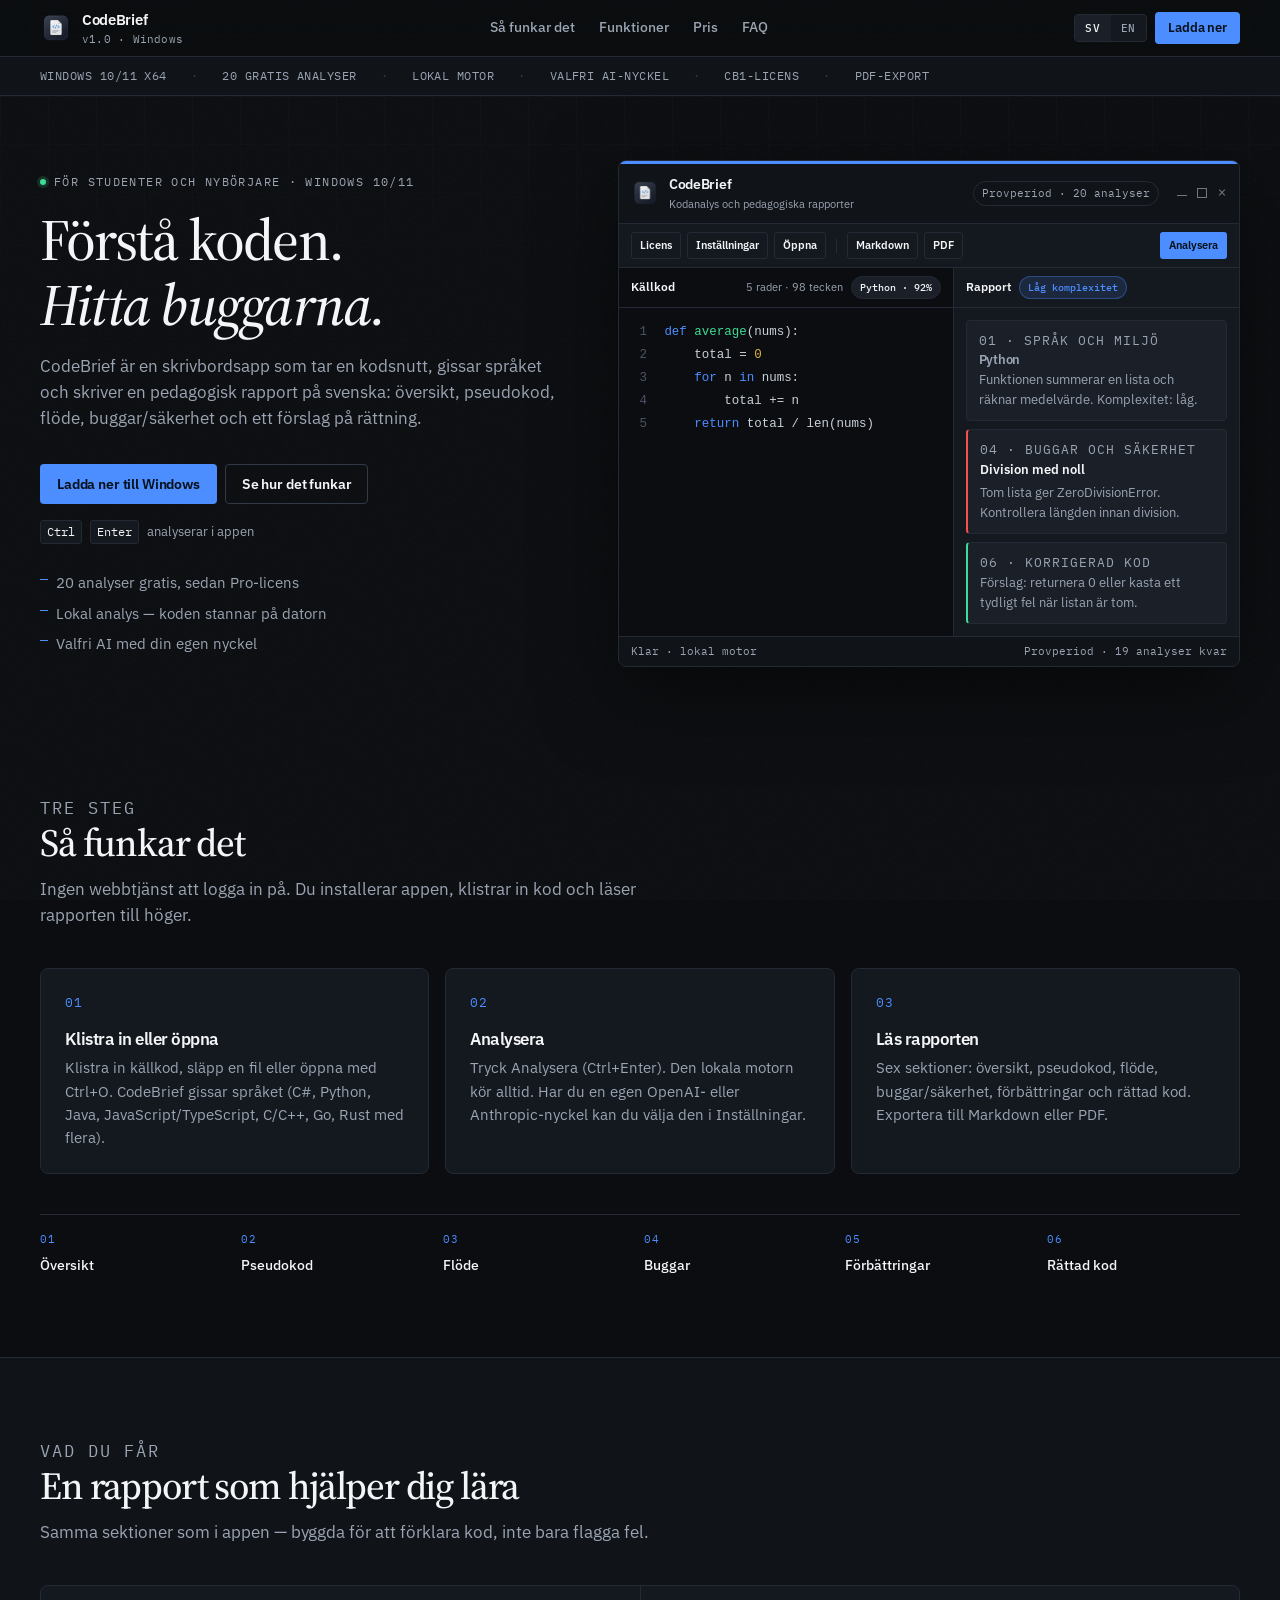
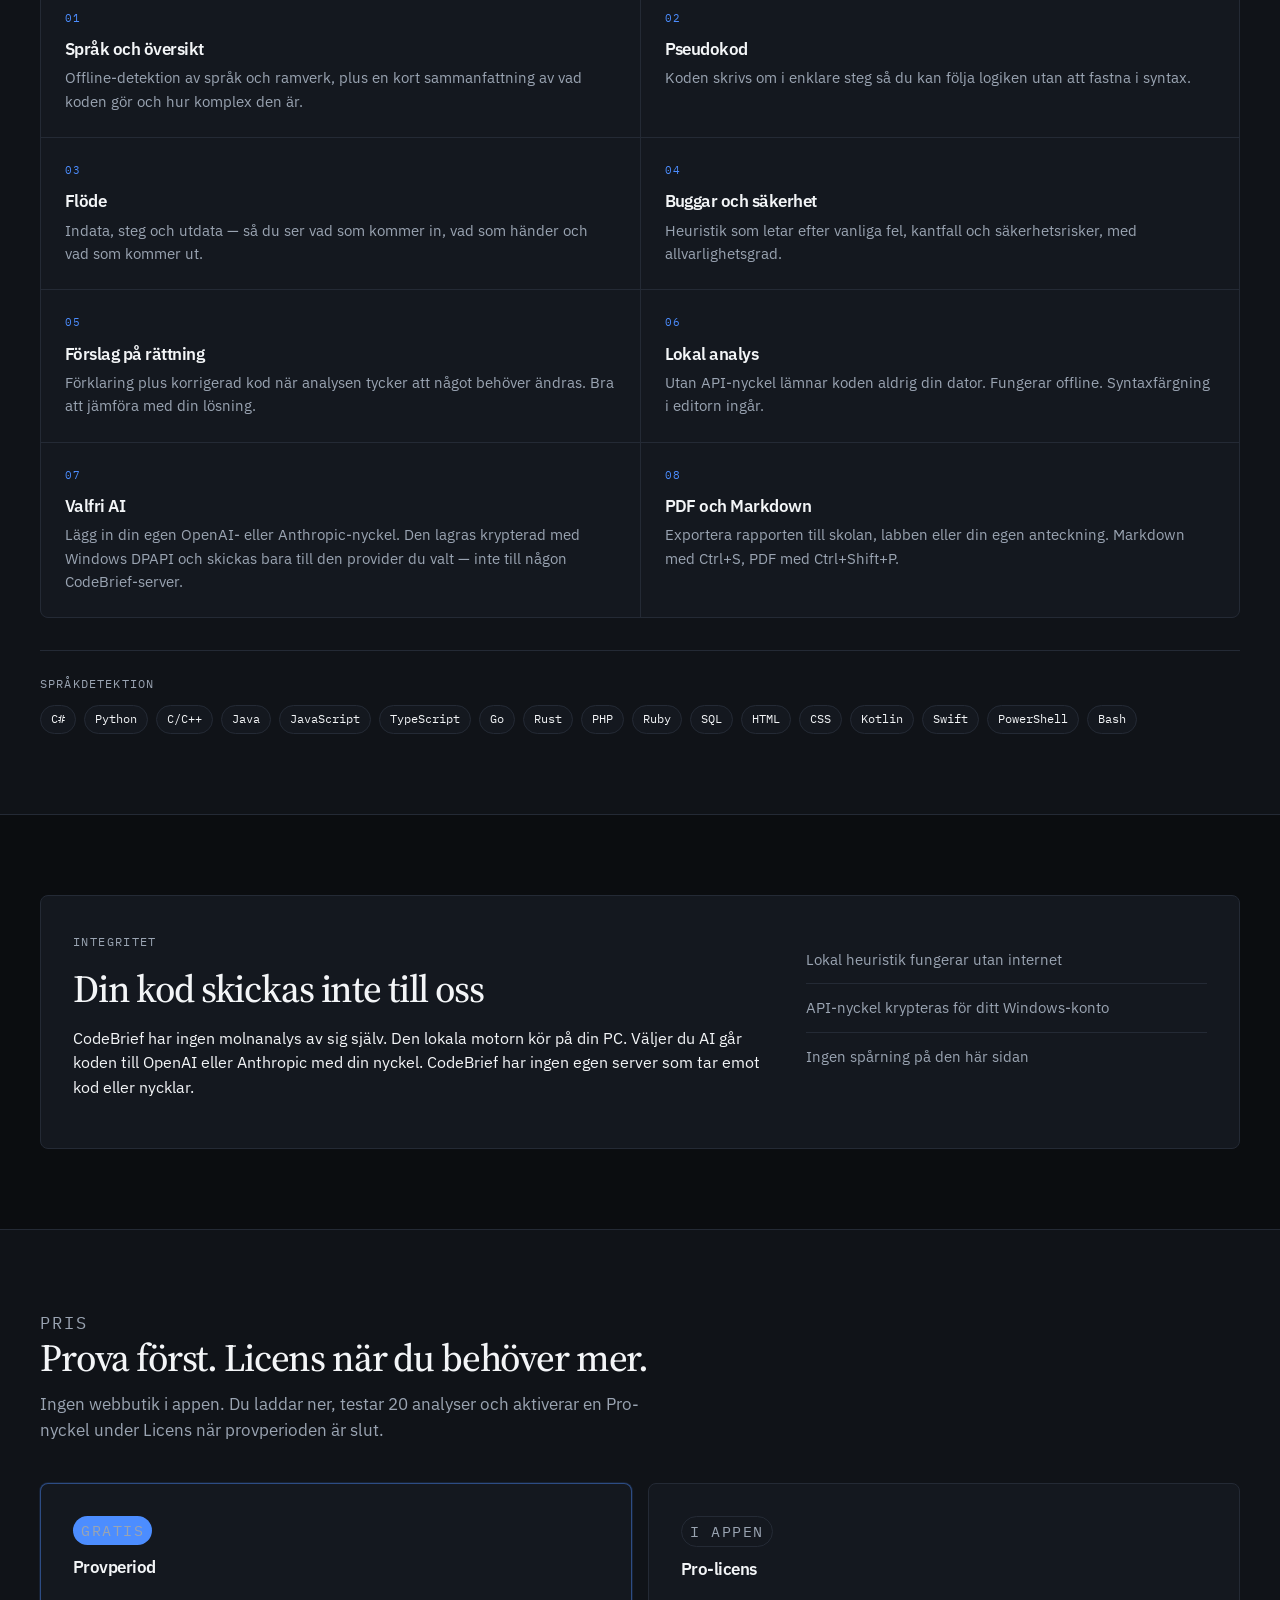
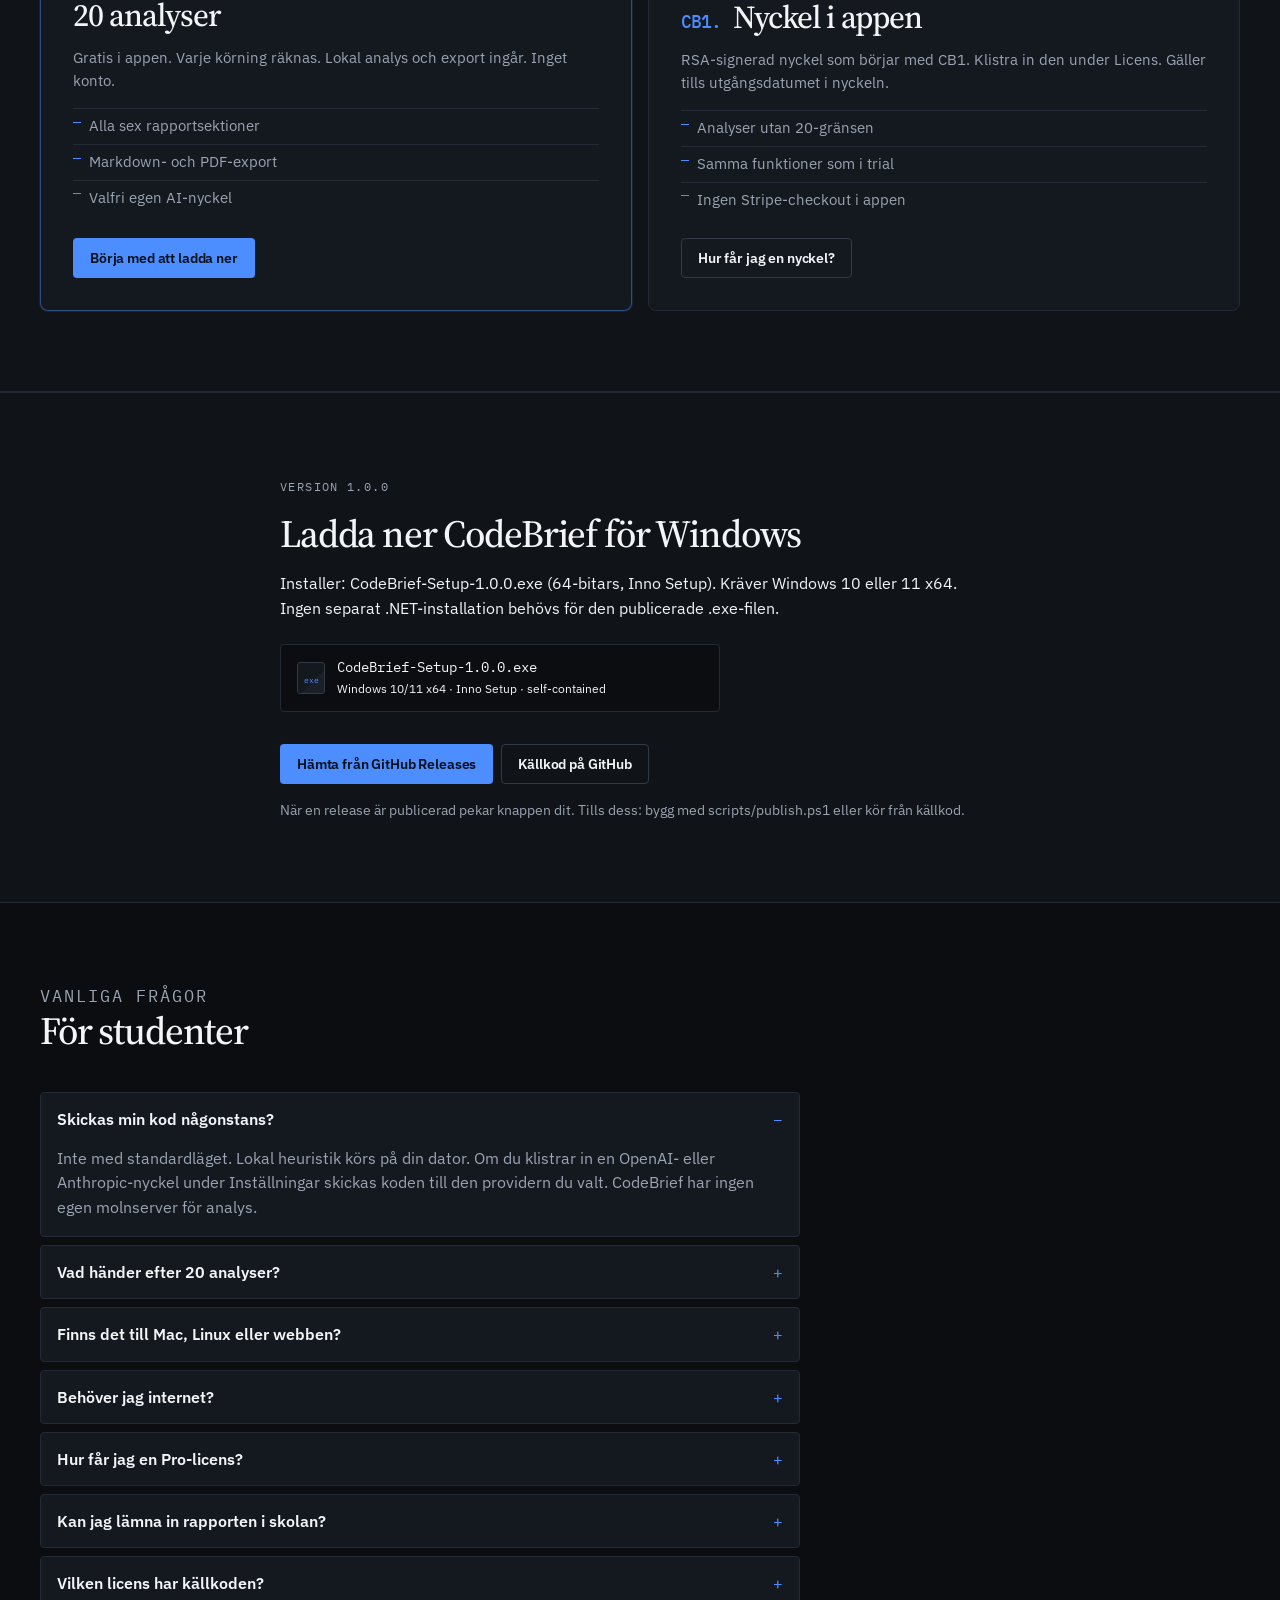
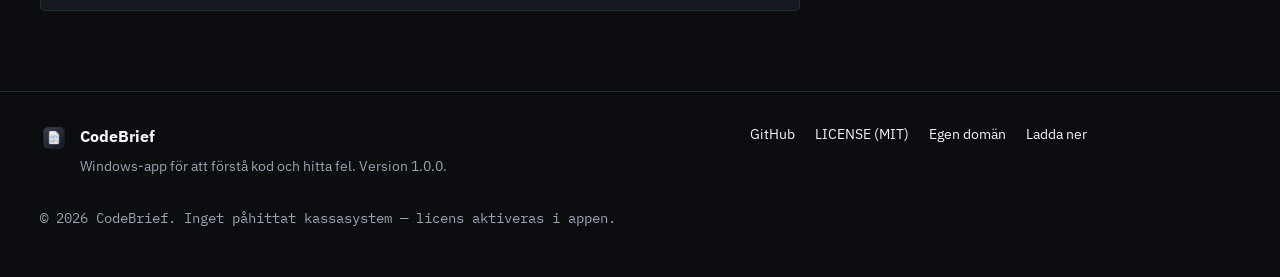
==== docs/index.html @ 24b72e32 "Add landing page and a tighter dark UI for GitHub Pages. The site in docs/ can be published from mai" ====
<!DOCTYPE html>
<html lang="sv">
<head>
  <meta charset="utf-8">
  <meta name="viewport" content="width=device-width, initial-scale=1">
  <title>CodeBrief — Förstå kod och hitta buggar</title>
  <meta name="description" content="CodeBrief är en Windows-app för studenter. Klistra in kod, få översikt, pseudokod, flöde och buggar/säkerhet. Lokal analys, 20 gratis analyser.">
  <meta name="theme-color" content="#0B0D10">
  <link rel="icon" href="./assets/favicon.ico">
  <link rel="apple-touch-icon" href="./assets/logo.png">
  <meta property="og:title" content="CodeBrief — Förstå kod och hitta buggar">
  <meta property="og:description" content="Windows-app för studenter: förstå kod, hitta fel, exportera rapport. Lokal analys utan att skicka koden.">
  <meta property="og:image" content="./assets/logo.png">
  <meta property="og:type" content="website">
  <link rel="preconnect" href="https://fonts.googleapis.com">
  <link rel="preconnect" href="https://fonts.gstatic.com" crossorigin>
  <link href="https://fonts.googleapis.com/css2?family=IBM+Plex+Mono:wght@400;500&family=IBM+Plex+Sans:wght@400;500;600&family=Source+Serif+4:ital,opsz,wght@0,8..60,500;0,8..60,600;1,8..60,500&display=swap" rel="stylesheet">
  <link rel="stylesheet" href="./styles.css">
</head>
<body>
  <a class="skip" href="#innehall" data-i18n="skip">Hoppa till innehållet</a>

  <header class="site-header">
    <div class="wrap header-inner">
      <a class="brand" href="#top">
        <img src="./assets/logo.png" alt="" width="32" height="32">
        <span>
          <strong>CodeBrief</strong>
          <small data-i18n="brand.tag">v1.0 · Windows</small>
        </span>
      </a>

      <nav class="nav" id="nav" aria-label="Huvudmeny">
        <a href="#sa-funkar-det" data-i18n="nav.how">Så funkar det</a>
        <a href="#funktioner" data-i18n="nav.features">Funktioner</a>
        <a href="#pris" data-i18n="nav.pricing">Pris</a>
        <a href="#faq" data-i18n="nav.faq">FAQ</a>
        <a href="#ladda-ner" class="nav-download" data-i18n="nav.download">Ladda ner</a>
      </nav>

      <div class="header-actions">
        <div class="lang" role="group" aria-label="Language">
          <button type="button" id="lang-sv" aria-pressed="true">SV</button>
          <button type="button" id="lang-en" aria-pressed="false">EN</button>
        </div>
        <a class="btn btn-primary btn-compact" href="#ladda-ner" data-i18n="nav.download">Ladda ner</a>
        <button type="button" class="menu-btn" id="menu-btn" aria-expanded="false" aria-controls="nav" data-i18n="nav.menu">Meny</button>
      </div>
    </div>
  </header>

  <div class="spec-bar" aria-hidden="false">
    <div class="wrap spec-inner">
      <span data-i18n="spec.1">Windows 10/11 x64</span>
      <span data-i18n="spec.2">20 gratis analyser</span>
      <span data-i18n="spec.3">Lokal motor</span>
      <span data-i18n="spec.4">Valfri AI-nyckel</span>
      <span data-i18n="spec.5">CB1-licens</span>
      <span data-i18n="spec.6">PDF-export</span>
    </div>
  </div>

  <main id="innehall">
    <section class="hero" id="top">
      <div class="wrap hero-grid">
        <div class="hero-copy">
          <p class="eyebrow">
            <span class="dot" aria-hidden="true"></span>
            <span data-i18n="hero.eyebrow">För studenter och nybörjare · Windows 10/11</span>
          </p>
          <h1>
            <span data-i18n="hero.title.1">Förstå koden.</span>
            <em data-i18n="hero.title.2">Hitta buggarna.</em>
          </h1>
          <p class="lede" data-i18n="hero.lede">CodeBrief är en skrivbordsapp som tar en kodsnutt, gissar språket och skriver en pedagogisk rapport på svenska: översikt, pseudokod, flöde, buggar/säkerhet och ett förslag på rättning.</p>
          <div class="hero-cta">
            <a class="btn btn-primary" id="cta-download" href="#ladda-ner" data-i18n="hero.cta">Ladda ner till Windows</a>
            <a class="btn btn-ghost" href="#sa-funkar-det" data-i18n="hero.secondary">Se hur det funkar</a>
          </div>
          <p class="kbd-hint">
            <kbd>Ctrl</kbd><kbd>Enter</kbd>
            <span data-i18n="hero.kbd">analyserar i appen</span>
          </p>
          <ul class="hero-points">
            <li data-i18n="hero.p1">20 analyser gratis, sedan Pro-licens</li>
            <li data-i18n="hero.p2">Lokal analys — koden stannar på datorn</li>
            <li data-i18n="hero.p3">Valfri AI med din egen nyckel</li>
          </ul>
        </div>

        <figure class="studio-window" aria-hidden="true">
          <div class="win-accent"></div>
          <header class="win-titlebar">
            <img src="./assets/logo.png" alt="" width="28" height="28">
            <div class="win-titles">
              <div class="win-name">CodeBrief</div>
              <div class="win-sub" data-i18n="app.subtitle">Kodanalys och pedagogiska rapporter</div>
            </div>
            <span class="win-pill" data-i18n="app.trial">Provperiod · 20 analyser</span>
            <div class="win-caption" aria-hidden="true">
              <span class="cap-min"></span>
              <span class="cap-max"></span>
              <span class="cap-close"></span>
            </div>
          </header>
          <div class="win-toolbar">
            <span class="tb-ghost" data-i18n="mock.license">Licens</span>
            <span class="tb-ghost" data-i18n="mock.settings">Inställningar</span>
            <span class="tb-ghost" data-i18n="mock.open">Öppna</span>
            <span class="tb-sep"></span>
            <span class="tb-ghost" data-i18n="mock.md">Markdown</span>
            <span class="tb-ghost" data-i18n="mock.pdf">PDF</span>
            <span class="tb-primary" data-i18n="mock.analyze">Analysera</span>
          </div>
          <div class="win-body">
            <div class="win-editor">
              <div class="win-pane-head">
                <span data-i18n="mock.source">Källkod</span>
                <span class="win-meta" data-i18n="mock.lines">5 rader · 98 tecken</span>
                <span class="chip">Python · 92%</span>
              </div>
              <pre class="code-sample" tabindex="-1"><code><span class="ln">1</span> <span class="kw">def</span> <span class="fn">average</span>(nums):
<span class="ln">2</span>     total = <span class="num">0</span>
<span class="ln">3</span>     <span class="kw">for</span> n <span class="kw">in</span> nums:
<span class="ln">4</span>         total += n
<span class="ln">5</span>     <span class="kw">return</span> total / len(nums)</code></pre>
            </div>
            <div class="win-report">
              <div class="win-pane-head">
                <span data-i18n="mock.report">Rapport</span>
                <span class="chip chip-accent" data-i18n="mock.complexity">Låg komplexitet</span>
              </div>
              <article class="mini-card">
                <p class="mini-kicker" data-i18n="mock.lang">01 · Språk och miljö</p>
                <p class="mini-title">Python</p>
                <p data-i18n="mock.overview">Funktionen summerar en lista och räknar medelvärde. Komplexitet: låg.</p>
              </article>
              <article class="mini-card finding">
                <p class="mini-kicker" data-i18n="mock.bugs">04 · Buggar och säkerhet</p>
                <p class="finding-title" data-i18n="mock.bugTitle">Division med noll</p>
                <p data-i18n="mock.bugDetail">Tom lista ger ZeroDivisionError. Kontrollera längden innan division.</p>
              </article>
              <article class="mini-card ok">
                <p class="mini-kicker" data-i18n="mock.fix">06 · Korrigerad kod</p>
                <p data-i18n="mock.fixDetail">Förslag: returnera 0 eller kasta ett tydligt fel när listan är tom.</p>
              </article>
            </div>
          </div>
          <footer class="win-status">
            <span data-i18n="mock.status">Klar · lokal motor</span>
            <span data-i18n="mock.remain">Provperiod · 19 analyser kvar</span>
          </footer>
        </figure>
      </div>
    </section>

    <section class="section" id="sa-funkar-det">
      <div class="wrap">
        <header class="section-head">
          <p class="eyebrow" data-i18n="how.kicker">Tre steg</p>
          <h2 data-i18n="how.title">Så funkar det</h2>
          <p data-i18n="how.lede">Ingen webbtjänst att logga in på. Du installerar appen, klistrar in kod och läser rapporten till höger.</p>
        </header>
        <ol class="steps">
          <li>
            <span class="step-num">01</span>
            <h3 data-i18n="how.1.title">Klistra in eller öppna</h3>
            <p data-i18n="how.1.body">Klistra in källkod, släpp en fil eller öppna med Ctrl+O. CodeBrief gissar språket (C#, Python, Java, JavaScript/TypeScript, C/C++, Go, Rust med flera).</p>
          </li>
          <li>
            <span class="step-num">02</span>
            <h3 data-i18n="how.2.title">Analysera</h3>
            <p data-i18n="how.2.body">Tryck Analysera (Ctrl+Enter). Den lokala motorn kör alltid. Har du en egen OpenAI- eller Anthropic-nyckel kan du välja den i Inställningar.</p>
          </li>
          <li>
            <span class="step-num">03</span>
            <h3 data-i18n="how.3.title">Läs rapporten</h3>
            <p data-i18n="how.3.body">Sex sektioner: översikt, pseudokod, flöde, buggar/säkerhet, förbättringar och rättad kod. Exportera till Markdown eller PDF.</p>
          </li>
        </ol>

        <ol class="report-rail" aria-label="Rapportens sektioner">
          <li><span>01</span><strong data-i18n="rail.1">Översikt</strong></li>
          <li><span>02</span><strong data-i18n="rail.2">Pseudokod</strong></li>
          <li><span>03</span><strong data-i18n="rail.3">Flöde</strong></li>
          <li><span>04</span><strong data-i18n="rail.4">Buggar</strong></li>
          <li><span>05</span><strong data-i18n="rail.5">Förbättringar</strong></li>
          <li><span>06</span><strong data-i18n="rail.6">Rättad kod</strong></li>
        </ol>
      </div>
    </section>

    <section class="section section-alt" id="funktioner">
      <div class="wrap">
        <header class="section-head">
          <p class="eyebrow" data-i18n="feat.kicker">Vad du får</p>
          <h2 data-i18n="feat.title">En rapport som hjälper dig lära</h2>
          <p data-i18n="feat.lede">Samma sektioner som i appen — byggda för att förklara kod, inte bara flagga fel.</p>
        </header>
        <div class="feature-grid">
          <article class="feature">
            <span class="feat-num">01</span>
            <h3 data-i18n="feat.1.title">Språk och översikt</h3>
            <p data-i18n="feat.1.body">Offline-detektion av språk och ramverk, plus en kort sammanfattning av vad koden gör och hur komplex den är.</p>
          </article>
          <article class="feature">
            <span class="feat-num">02</span>
            <h3 data-i18n="feat.2.title">Pseudokod</h3>
            <p data-i18n="feat.2.body">Koden skrivs om i enklare steg så du kan följa logiken utan att fastna i syntax.</p>
          </article>
          <article class="feature">
            <span class="feat-num">03</span>
            <h3 data-i18n="feat.3.title">Flöde</h3>
            <p data-i18n="feat.3.body">Indata, steg och utdata — så du ser vad som kommer in, vad som händer och vad som kommer ut.</p>
          </article>
          <article class="feature">
            <span class="feat-num">04</span>
            <h3 data-i18n="feat.4.title">Buggar och säkerhet</h3>
            <p data-i18n="feat.4.body">Heuristik som letar efter vanliga fel, kantfall och säkerhetsrisker, med allvarlighetsgrad.</p>
          </article>
          <article class="feature">
            <span class="feat-num">05</span>
            <h3 data-i18n="feat.5.title">Förslag på rättning</h3>
            <p data-i18n="feat.5.body">Förklaring plus korrigerad kod när analysen tycker att något behöver ändras. Bra att jämföra med din lösning.</p>
          </article>
          <article class="feature">
            <span class="feat-num">06</span>
            <h3 data-i18n="feat.6.title">Lokal analys</h3>
            <p data-i18n="feat.6.body">Utan API-nyckel lämnar koden aldrig din dator. Fungerar offline. Syntaxfärgning i editorn ingår.</p>
          </article>
          <article class="feature">
            <span class="feat-num">07</span>
            <h3 data-i18n="feat.7.title">Valfri AI</h3>
            <p data-i18n="feat.7.body">Lägg in din egen OpenAI- eller Anthropic-nyckel. Den lagras krypterad med Windows DPAPI och skickas bara till den provider du valt — inte till någon CodeBrief-server.</p>
          </article>
          <article class="feature">
            <span class="feat-num">08</span>
            <h3 data-i18n="feat.8.title">PDF och Markdown</h3>
            <p data-i18n="feat.8.body">Exportera rapporten till skolan, labben eller din egen anteckning. Markdown med Ctrl+S, PDF med Ctrl+Shift+P.</p>
          </article>
        </div>
        <div class="lang-strip">
          <p class="lang-label" data-i18n="feat.langs.label">Språkdetektion</p>
          <ul class="lang-chips">
            <li>C#</li>
            <li>Python</li>
            <li>C/C++</li>
            <li>Java</li>
            <li>JavaScript</li>
            <li>TypeScript</li>
            <li>Go</li>
            <li>Rust</li>
            <li>PHP</li>
            <li>Ruby</li>
            <li>SQL</li>
            <li>HTML</li>
            <li>CSS</li>
            <li>Kotlin</li>
            <li>Swift</li>
            <li>PowerShell</li>
            <li>Bash</li>
          </ul>
        </div>
      </div>
    </section>

    <section class="section" id="integritet">
      <div class="wrap privacy">
        <div>
          <p class="eyebrow" data-i18n="privacy.kicker">Integritet</p>
          <h2 data-i18n="privacy.title">Din kod skickas inte till oss</h2>
          <p data-i18n="privacy.body">CodeBrief har ingen molnanalys av sig själv. Den lokala motorn kör på din PC. Väljer du AI går koden till OpenAI eller Anthropic med din nyckel. CodeBrief har ingen egen server som tar emot kod eller nycklar.</p>
        </div>
        <ul class="privacy-list">
          <li data-i18n="privacy.l1">Lokal heuristik fungerar utan internet</li>
          <li data-i18n="privacy.l2">API-nyckel krypteras för ditt Windows-konto</li>
          <li data-i18n="privacy.l3">Ingen spårning på den här sidan</li>
        </ul>
      </div>
    </section>

    <section class="section section-alt" id="pris">
      <div class="wrap">
        <header class="section-head">
          <p class="eyebrow" data-i18n="price.kicker">Pris</p>
          <h2 data-i18n="price.title">Prova först. Licens när du behöver mer.</h2>
          <p data-i18n="price.lede">Ingen webbutik i appen. Du laddar ner, testar 20 analyser och aktiverar en Pro-nyckel under Licens när provperioden är slut.</p>
        </header>
        <div class="pricing">
          <article class="price-card featured">
            <p class="price-pill" data-i18n="price.trial.pill">Gratis</p>
            <h3 data-i18n="price.trial.name">Provperiod</h3>
            <p class="price-value" data-i18n="price.trial.cost">20 analyser</p>
            <p data-i18n="price.trial.body">Gratis i appen. Varje körning räknas. Lokal analys och export ingår. Inget konto.</p>
            <ul>
              <li data-i18n="price.trial.l1">Alla sex rapportsektioner</li>
              <li data-i18n="price.trial.l2">Markdown- och PDF-export</li>
              <li data-i18n="price.trial.l3">Valfri egen AI-nyckel</li>
            </ul>
            <a class="btn btn-primary" href="#ladda-ner" data-i18n="price.trial.cta">Börja med att ladda ner</a>
          </article>
          <article class="price-card">
            <p class="price-pill muted" data-i18n="price.pro.pill">I appen</p>
            <h3 data-i18n="price.pro.name">Pro-licens</h3>
            <p class="price-value"><span class="mono">CB1.</span> <span data-i18n="price.pro.cost">Nyckel i appen</span></p>
            <p data-i18n="price.pro.body">RSA-signerad nyckel som börjar med CB1. Klistra in den under Licens. Gäller tills utgångsdatumet i nyckeln.</p>
            <ul>
              <li data-i18n="price.pro.l1">Analyser utan 20-gränsen</li>
              <li data-i18n="price.pro.l2">Samma funktioner som i trial</li>
              <li data-i18n="price.pro.l3">Ingen Stripe-checkout i appen</li>
            </ul>
            <a class="btn btn-ghost" href="#faq" data-i18n="price.pro.cta">Hur får jag en nyckel?</a>
          </article>
        </div>
      </div>
    </section>

    <section class="section download" id="ladda-ner">
      <div class="wrap download-inner">
        <p class="eyebrow" data-i18n="dl.kicker">Version 1.0.0</p>
        <h2 data-i18n="dl.title">Ladda ner CodeBrief för Windows</h2>
        <p data-i18n="dl.body">Installer: CodeBrief-Setup-1.0.0.exe (64-bitars, Inno Setup). Kräver Windows 10 eller 11 x64. Ingen separat .NET-installation behövs för den publicerade .exe-filen.</p>
        <div class="file-card">
          <span class="file-icon" aria-hidden="true"></span>
          <div>
            <p class="file-name">CodeBrief-Setup-1.0.0.exe</p>
            <p class="file-meta" data-i18n="dl.meta">Windows 10/11 x64 · Inno Setup · self-contained</p>
          </div>
        </div>
        <div class="hero-cta">
          <a class="btn btn-primary" id="release-link" href="https://github.com/OWNER/REPO/releases/latest" data-i18n="dl.cta">Hämta från GitHub Releases</a>
          <a class="btn btn-ghost" id="source-link" href="https://github.com/OWNER/REPO" data-i18n="dl.source">Källkod på GitHub</a>
        </div>
        <p class="dl-note" id="release-note" data-i18n="dl.note">När en release är publicerad pekar knappen dit. Tills dess: bygg med scripts/publish.ps1 eller kör från källkod.</p>
      </div>
    </section>

    <section class="section" id="faq">
      <div class="wrap">
        <header class="section-head">
          <p class="eyebrow" data-i18n="faq.kicker">Vanliga frågor</p>
          <h2 data-i18n="faq.title">För studenter</h2>
        </header>
        <div class="faq">
          <details open>
            <summary data-i18n="faq.1.q">Skickas min kod någonstans?</summary>
            <p data-i18n="faq.1.a">Inte med standardläget. Lokal heuristik körs på din dator. Om du klistrar in en OpenAI- eller Anthropic-nyckel under Inställningar skickas koden till den providern du valt. CodeBrief har ingen egen molnserver för analys.</p>
          </details>
          <details>
            <summary data-i18n="faq.2.q">Vad händer efter 20 analyser?</summary>
            <p data-i18n="faq.2.a">Provperioden tar slut. Appen ber dig aktivera en licensnyckel under Licens. Nyckeln börjar med CB1. och är RSA-signerad. Det finns ingen inbyggd kortbetalning.</p>
          </details>
          <details>
            <summary data-i18n="faq.3.q">Finns det till Mac, Linux eller webben?</summary>
            <p data-i18n="faq.3.a">Nej. CodeBrief 1.0 är en Windows-app (WPF) för Windows 10/11 x64. Den här sidan är bara information — analysen körs inte i webbläsaren.</p>
          </details>
          <details>
            <summary data-i18n="faq.4.q">Behöver jag internet?</summary>
            <p data-i18n="faq.4.a">Nej för lokal analys och språkdetektion. Ja om du använder OpenAI eller Anthropic.</p>
          </details>
          <details>
            <summary data-i18n="faq.5.q">Hur får jag en Pro-licens?</summary>
            <p data-i18n="faq.5.a">Utgivaren skapar en CB1.-nyckel (tools/CodeBrief.LicenseGen). Du klistrar in den i appen. Kontakta den som ger ut CodeBrief — det finns ingen automatisk webbshop i version 1.0.</p>
          </details>
          <details>
            <summary data-i18n="faq.6.q">Kan jag lämna in rapporten i skolan?</summary>
            <p data-i18n="faq.6.a">Du kan exportera till PDF eller Markdown. Använd det som hjälp att förstå koden. Följ din skolas regler för hjälpmedel och plagiering.</p>
          </details>
          <details>
            <summary data-i18n="faq.7.q">Vilken licens har källkoden?</summary>
            <p data-i18n="faq.7.a">MIT. QuestPDF i PDF-exporten används under Community License.</p>
          </details>
        </div>
      </div>
    </section>
  </main>

  <footer class="site-footer">
    <div class="wrap footer-grid">
      <div class="footer-brand">
        <img src="./assets/logo.png" alt="" width="28" height="28">
        <div>
          <strong>CodeBrief</strong>
          <p data-i18n="footer.tag">Windows-app för att förstå kod och hitta fel. Version 1.0.0.</p>
        </div>
      </div>
      <nav aria-label="Sidfot">
        <a id="footer-github" href="https://github.com/OWNER/REPO" data-i18n="footer.github">GitHub</a>
        <a id="footer-license" href="https://github.com/OWNER/REPO/blob/main/LICENSE" data-i18n="footer.license">LICENSE (MIT)</a>
        <a href="./DOMAIN.md" data-i18n="footer.domain">Egen domän</a>
        <a href="#ladda-ner" data-i18n="footer.download">Ladda ner</a>
      </nav>
      <p class="copy" data-i18n="footer.copy">© 2026 CodeBrief. Inget påhittat kassasystem — licens aktiveras i appen.</p>
    </div>
  </footer>

  <script src="./app.js"></script>
</body>
</html>
---- docs/styles.css ----
:root {
  --ink-0: #0b0d10;
  --ink-1: #101318;
  --ink-2: #14181f;
  --ink-3: #1a1f28;
  --hairline: #242a35;
  --hairline-strong: #323a48;
  --paper: #f3f5f7;
  --paper-muted: #9aa4b2;
  --accent: #4c8dff;
  --accent-hover: #6ba3ff;
  --accent-ink: #061018;
  --accent-dim: rgba(76, 141, 255, 0.14);
  --ok: #3ddc97;
  --danger: #f85149;
  --warn: #e3b341;
  --shadow: 0 1px 0 rgba(255, 255, 255, 0.04) inset, 0 24px 80px rgba(0, 0, 0, 0.55);
  --radius: 8px;
  --radius-sm: 4px;
  --font: "IBM Plex Sans", "Segoe UI", system-ui, sans-serif;
  --serif: "Source Serif 4", "Iowan Old Style", Palatino, "Times New Roman", serif;
  --mono: "IBM Plex Mono", "Cascadia Code", Consolas, monospace;
  --wrap: 1200px;
  --s1: 8px;
  --s2: 16px;
  --s3: 24px;
  --s4: 32px;
  --s5: 40px;
  --s6: 48px;
  --s8: 64px;
  --header-h: 56px;
}

*,
*::before,
*::after {
  box-sizing: border-box;
}

html {
  scroll-behavior: smooth;
}

@media (prefers-reduced-motion: reduce) {
  html {
    scroll-behavior: auto;
  }

  *,
  *::before,
  *::after {
    animation: none !important;
    transition: none !important;
  }
}

body {
  margin: 0;
  font-family: var(--font);
  font-size: 16px;
  background: var(--ink-0);
  color: var(--paper);
  line-height: 1.55;
  min-height: 100vh;
  -webkit-font-smoothing: antialiased;
}

body::before {
  content: "";
  pointer-events: none;
  position: fixed;
  inset: 0;
  background-image:
    linear-gradient(rgba(36, 42, 53, 0.45) 1px, transparent 1px),
    linear-gradient(90deg, rgba(36, 42, 53, 0.45) 1px, transparent 1px);
  background-size: 48px 48px;
  mask-image: linear-gradient(180deg, rgba(0, 0, 0, 0.4), transparent 38%);
  z-index: 0;
}

body::after {
  content: "";
  pointer-events: none;
  position: fixed;
  inset: 0;
  opacity: 0.04;
  background-image: url("data:image/svg+xml,%3Csvg xmlns='http://www.w3.org/2000/svg' width='160' height='160'%3E%3Cfilter id='n'%3E%3CfeTurbulence type='fractalNoise' baseFrequency='.85' numOctaves='4' stitchTiles='stitch'/%3E%3C/filter%3E%3Crect width='100%25' height='100%25' filter='url(%23n)'/%3E%3C/svg%3E");
  z-index: 0;
}

::selection {
  background: rgba(76, 141, 255, 0.28);
  color: var(--paper);
}

.skip {
  position: absolute;
  left: 12px;
  top: -48px;
  z-index: 50;
  background: var(--accent);
  color: var(--accent-ink);
  padding: 8px 12px;
  border-radius: var(--radius-sm);
  font-weight: 600;
}

.skip:focus {
  top: 12px;
}

a {
  color: var(--accent);
  text-decoration-thickness: 1px;
  text-underline-offset: 3px;
}

a:hover {
  color: var(--accent-hover);
}

:focus-visible {
  outline: 2px solid var(--accent);
  outline-offset: 3px;
}

.wrap {
  width: min(var(--wrap), calc(100% - 48px));
  margin-inline: auto;
  position: relative;
  z-index: 1;
}

.site-header {
  position: sticky;
  top: 0;
  z-index: 20;
  background: color-mix(in srgb, var(--ink-0) 86%, transparent);
  backdrop-filter: blur(16px);
  border-bottom: 1px solid var(--hairline);
}

.header-inner {
  display: flex;
  align-items: center;
  justify-content: space-between;
  gap: var(--s2);
  min-height: var(--header-h);
}

.brand {
  display: flex;
  align-items: center;
  gap: 10px;
  color: var(--paper);
  text-decoration: none;
  flex-shrink: 0;
}

.brand img {
  width: 32px;
  height: 32px;
  border-radius: 8px;
}

.brand strong {
  display: block;
  font-size: 0.95rem;
  letter-spacing: -0.02em;
  font-weight: 600;
}

.brand small {
  display: block;
  color: var(--paper-muted);
  font-size: 0.7rem;
  font-family: var(--mono);
  letter-spacing: 0.02em;
}

.nav {
  display: flex;
  align-items: center;
  gap: var(--s3);
}

.nav a {
  color: var(--paper-muted);
  text-decoration: none;
  font-size: 0.875rem;
  font-weight: 500;
}

.nav a:hover,
.nav a:focus-visible {
  color: var(--paper);
}

.nav-download {
  display: none;
}

.header-actions {
  display: flex;
  align-items: center;
  gap: var(--s1);
}

.lang {
  display: inline-flex;
  border: 1px solid var(--hairline);
  border-radius: var(--radius-sm);
  overflow: hidden;
  background: var(--ink-2);
}

.lang button {
  appearance: none;
  border: 0;
  background: transparent;
  color: var(--paper-muted);
  font-family: var(--mono);
  font-size: 0.7rem;
  font-weight: 500;
  letter-spacing: 0.06em;
  padding: 6px 10px;
  cursor: pointer;
}

.lang button[aria-pressed="true"] {
  background: var(--ink-3);
  color: var(--paper);
}

.menu-btn {
  display: none;
  appearance: none;
  border: 1px solid var(--hairline);
  background: var(--ink-2);
  color: var(--paper);
  font: inherit;
  font-size: 0.875rem;
  padding: 8px 12px;
  border-radius: var(--radius-sm);
  cursor: pointer;
}

.spec-bar {
  position: relative;
  z-index: 1;
  border-bottom: 1px solid var(--hairline);
  background: var(--ink-1);
}

.spec-inner {
  display: flex;
  flex-wrap: wrap;
  gap: 8px 24px;
  padding: 10px 0;
  font-family: var(--mono);
  font-size: 0.72rem;
  letter-spacing: 0.04em;
  color: var(--paper-muted);
  text-transform: uppercase;
}

.spec-inner span + span::before {
  content: "·";
  margin-right: 24px;
  color: var(--hairline-strong);
}

.hero {
  padding: 64px 0 48px;
  position: relative;
  z-index: 1;
}

.hero-grid {
  display: grid;
  grid-template-columns: minmax(0, 0.92fr) minmax(0, 1.08fr);
  gap: 48px;
  align-items: center;
}

.eyebrow {
  display: inline-flex;
  align-items: center;
  gap: 8px;
  color: var(--paper-muted);
  font-family: var(--mono);
  font-size: 0.72rem;
  letter-spacing: 0.12em;
  text-transform: uppercase;
  margin: 0 0 16px;
}

.dot {
  width: 6px;
  height: 6px;
  border-radius: 50%;
  background: var(--ok);
  box-shadow: 0 0 0 3px rgba(61, 220, 151, 0.16);
}

h1,
h2,
h3 {
  letter-spacing: -0.03em;
  line-height: 1.12;
}

h1 {
  font-family: var(--serif);
  font-size: clamp(2.35rem, 4.8vw, 3.65rem);
  font-weight: 500;
  margin: 0 0 16px;
  display: flex;
  flex-direction: column;
}

h1 em {
  font-style: italic;
  font-weight: 500;
  color: var(--paper);
}

.lede,
.section-head p {
  color: var(--paper-muted);
  font-size: 1.05rem;
  max-width: 40rem;
  margin: 0;
}

.hero-cta {
  display: flex;
  flex-wrap: wrap;
  gap: 8px;
  margin: 32px 0 16px;
}

.btn {
  display: inline-flex;
  align-items: center;
  justify-content: center;
  min-height: 40px;
  padding: 8px 16px;
  border-radius: var(--radius-sm);
  font-weight: 600;
  font-size: 0.9rem;
  text-decoration: none;
  border: 1px solid transparent;
  letter-spacing: -0.01em;
}

.btn-compact {
  min-height: 32px;
  padding: 4px 12px;
  font-size: 0.8rem;
}

.btn-primary {
  background: var(--accent);
  color: var(--accent-ink);
}

.btn-primary:hover {
  background: var(--accent-hover);
  color: var(--accent-ink);
}

.btn-ghost {
  background: transparent;
  color: var(--paper);
  border-color: var(--hairline-strong);
}

.btn-ghost:hover {
  background: var(--ink-3);
  color: var(--paper);
}

.kbd-hint {
  display: flex;
  align-items: center;
  gap: 8px;
  color: var(--paper-muted);
  font-size: 0.82rem;
  margin: 0 0 24px;
}

kbd {
  font-family: var(--mono);
  font-size: 0.72rem;
  border: 1px solid var(--hairline);
  background: var(--ink-2);
  border-radius: 3px;
  padding: 2px 6px;
  color: var(--paper);
}

.hero-points {
  margin: 0;
  padding: 0;
  list-style: none;
  color: var(--paper-muted);
  font-size: 0.92rem;
}

.hero-points li {
  padding: 4px 0 4px 16px;
  position: relative;
}

.hero-points li::before {
  content: "";
  position: absolute;
  left: 0;
  top: 0.75em;
  width: 8px;
  height: 1px;
  background: var(--accent);
}

.studio-window {
  margin: 0;
  background: var(--ink-2);
  border: 1px solid var(--hairline);
  border-radius: var(--radius);
  box-shadow: var(--shadow);
  overflow: hidden;
}

.win-accent {
  height: 3px;
  background: var(--accent);
}

.win-titlebar {
  display: flex;
  align-items: center;
  gap: 10px;
  padding: 10px 12px;
  border-bottom: 1px solid var(--hairline);
  background: var(--ink-1);
}

.win-titlebar img {
  width: 28px;
  height: 28px;
  border-radius: 7px;
}

.win-name {
  font-weight: 600;
  font-size: 0.88rem;
  letter-spacing: -0.02em;
}

.win-sub {
  color: var(--paper-muted);
  font-size: 0.7rem;
}

.win-pill {
  margin-left: auto;
  font-family: var(--mono);
  font-size: 0.68rem;
  color: var(--paper-muted);
  border: 1px solid var(--hairline);
  border-radius: 999px;
  padding: 3px 8px;
  white-space: nowrap;
}

.win-caption {
  display: flex;
  align-items: center;
  gap: 10px;
  margin-left: 8px;
  opacity: 0.7;
}

.cap-min,
.cap-max,
.cap-close {
  display: block;
  width: 10px;
  height: 10px;
}

.cap-min {
  border-bottom: 1px solid var(--paper-muted);
  height: 6px;
}

.cap-max {
  border: 1px solid var(--paper-muted);
}

.cap-close {
  position: relative;
}

.cap-close::before,
.cap-close::after {
  content: "";
  position: absolute;
  left: 1px;
  top: 4px;
  width: 8px;
  height: 1px;
  background: var(--paper-muted);
}

.cap-close::before {
  transform: rotate(45deg);
}

.cap-close::after {
  transform: rotate(-45deg);
}

.win-toolbar {
  display: flex;
  align-items: center;
  gap: 6px;
  padding: 8px 12px;
  border-bottom: 1px solid var(--hairline);
  background: var(--ink-2);
}

.tb-ghost,
.tb-primary {
  font-size: 0.7rem;
  font-weight: 600;
  padding: 4px 8px;
  border-radius: 3px;
  border: 1px solid var(--hairline);
  color: var(--paper);
}

.tb-primary {
  margin-left: auto;
  background: var(--accent);
  color: var(--accent-ink);
  border-color: transparent;
}

.tb-sep {
  width: 1px;
  height: 14px;
  background: var(--hairline);
  margin: 0 4px;
}

.win-body {
  display: grid;
  grid-template-columns: 1.08fr 0.92fr;
  min-height: 328px;
}

.win-editor,
.win-report {
  min-width: 0;
}

.win-editor {
  border-right: 1px solid var(--hairline);
  background: var(--ink-0);
}

.win-pane-head {
  display: flex;
  align-items: center;
  gap: 8px;
  padding: 8px 12px;
  border-bottom: 1px solid var(--hairline);
  font-size: 0.75rem;
  font-weight: 600;
}

.win-meta {
  color: var(--paper-muted);
  font-weight: 400;
  font-size: 0.68rem;
  margin-left: auto;
}

.chip {
  font-family: var(--mono);
  font-size: 0.65rem;
  font-weight: 500;
  color: var(--paper);
  border: 1px solid var(--hairline);
  background: var(--ink-3);
  border-radius: 999px;
  padding: 2px 8px;
  white-space: nowrap;
}

.chip-accent {
  color: var(--accent);
  border-color: rgba(76, 141, 255, 0.35);
  background: var(--accent-dim);
}

.code-sample {
  margin: 0;
  padding: 12px 12px 16px 0;
  font-family: var(--mono);
  font-size: 0.78rem;
  line-height: 1.7;
  color: #c9d1d9;
  overflow: auto;
}

.ln {
  display: inline-block;
  width: 28px;
  text-align: right;
  color: #4b5566;
  margin-right: 10px;
  user-select: none;
}

.kw { color: var(--accent); }
.fn { color: var(--ok); }
.num { color: var(--warn); }

.win-report {
  display: flex;
  flex-direction: column;
  gap: 8px;
  padding: 0 0 12px;
  background: var(--ink-2);
}

.win-report .win-pane-head {
  margin-bottom: 4px;
}

.mini-card {
  margin: 0 12px;
  background: var(--ink-3);
  border: 1px solid var(--hairline);
  border-radius: var(--radius-sm);
  padding: 10px 12px;
}

.mini-kicker {
  margin: 0 0 4px;
  font-family: var(--mono);
  font-size: 0.65rem;
  letter-spacing: 0.08em;
  text-transform: uppercase;
  color: var(--paper-muted);
}

.mini-title {
  margin: 0 0 4px;
  font-size: 1.05rem;
  font-weight: 600;
  letter-spacing: -0.02em;
}

.mini-card p {
  margin: 0;
  color: var(--paper-muted);
  font-size: 0.8rem;
}

.finding {
  border-left: 2px solid var(--danger);
}

.finding-title {
  color: var(--paper) !important;
  font-weight: 600;
  margin-bottom: 4px !important;
}

.ok {
  border-left: 2px solid var(--ok);
}

.win-status {
  display: flex;
  justify-content: space-between;
  gap: 12px;
  padding: 6px 12px;
  border-top: 1px solid var(--hairline);
  background: var(--ink-1);
  color: var(--paper-muted);
  font-size: 0.7rem;
  font-family: var(--mono);
}

.section,
#top {
  scroll-margin-top: 72px;
}

.section {
  position: relative;
  z-index: 1;
  padding: 80px 0;
}

.section-alt {
  background: var(--ink-1);
  border-block: 1px solid var(--hairline);
}

.section-head {
  margin-bottom: 40px;
}

.section-head h2,
.download h2,
.privacy h2 {
  font-family: var(--serif);
  font-size: clamp(1.7rem, 3vw, 2.4rem);
  font-weight: 500;
  margin: 0 0 12px;
}

.section-head p {
  margin-top: 0;
}

.steps {
  list-style: none;
  margin: 0;
  padding: 0;
  display: grid;
  grid-template-columns: repeat(3, 1fr);
  gap: 16px;
  position: relative;
}

.steps li {
  background: var(--ink-2);
  border: 1px solid var(--hairline);
  border-radius: var(--radius);
  padding: 24px;
}

.step-num {
  display: block;
  font-family: var(--mono);
  color: var(--accent);
  font-size: 0.8rem;
  letter-spacing: 0.08em;
  margin-bottom: 16px;
}

.steps h3,
.feature h3,
.price-card h3 {
  margin: 0 0 8px;
  font-size: 1.08rem;
  font-weight: 600;
}

.steps p,
.feature p,
.price-card p {
  margin: 0;
  color: var(--paper-muted);
  font-size: 0.94rem;
}

.price-card .price-value {
  font-size: 2rem;
  line-height: 1.15;
  color: var(--paper);
}

.price-pill {
  letter-spacing: 0.06em;
}

.report-rail {
  list-style: none;
  margin: 40px 0 0;
  padding: 16px 0 0;
  border-top: 1px solid var(--hairline);
  display: grid;
  grid-template-columns: repeat(6, 1fr);
  gap: 8px;
}

.report-rail li {
  display: flex;
  flex-direction: column;
  gap: 6px;
  padding-right: 8px;
}

.report-rail span {
  font-family: var(--mono);
  font-size: 0.7rem;
  color: var(--accent);
  letter-spacing: 0.08em;
}

.report-rail strong {
  font-size: 0.88rem;
  font-weight: 500;
}

.feature-grid {
  display: grid;
  grid-template-columns: repeat(2, 1fr);
  gap: 1px;
  background: var(--hairline);
  border: 1px solid var(--hairline);
  border-radius: var(--radius);
  overflow: hidden;
}

.feature {
  background: var(--ink-2);
  padding: 24px;
}

.feat-num {
  display: block;
  font-family: var(--mono);
  font-size: 0.7rem;
  color: var(--accent);
  letter-spacing: 0.1em;
  margin-bottom: 12px;
}

.lang-strip {
  margin-top: 32px;
  padding-top: 24px;
  border-top: 1px solid var(--hairline);
}

.lang-label {
  margin: 0 0 12px;
  font-family: var(--mono);
  font-size: 0.72rem;
  letter-spacing: 0.1em;
  text-transform: uppercase;
  color: var(--paper-muted);
}

.lang-chips {
  list-style: none;
  margin: 0;
  padding: 0;
  display: flex;
  flex-wrap: wrap;
  gap: 8px;
}

.lang-chips li {
  font-family: var(--mono);
  font-size: 0.75rem;
  color: var(--paper);
  border: 1px solid var(--hairline);
  background: var(--ink-2);
  border-radius: 999px;
  padding: 4px 10px;
}

.privacy {
  display: grid;
  grid-template-columns: 1.4fr 0.8fr;
  gap: 32px;
  align-items: start;
  background: var(--ink-2);
  border: 1px solid var(--hairline);
  border-radius: var(--radius);
  padding: 32px;
}

.privacy-list {
  margin: 8px 0 0;
  padding: 0;
  list-style: none;
}

.privacy-list li {
  padding: 12px 0;
  border-bottom: 1px solid var(--hairline);
  color: var(--paper-muted);
  font-size: 0.95rem;
}

.privacy-list li:last-child {
  border-bottom: 0;
}

.pricing {
  display: grid;
  grid-template-columns: 1fr 1fr;
  gap: 16px;
}

.price-card {
  background: var(--ink-2);
  border: 1px solid var(--hairline);
  border-radius: var(--radius);
  padding: 32px;
  display: flex;
  flex-direction: column;
  gap: 12px;
}

.price-card.featured {
  border-color: rgba(76, 141, 255, 0.45);
  box-shadow: 0 0 0 1px rgba(76, 141, 255, 0.12);
}

.price-pill {
  align-self: flex-start;
  margin: 0;
  font-family: var(--mono);
  font-size: 0.68rem;
  letter-spacing: 0.1em;
  text-transform: uppercase;
  color: var(--accent-ink);
  background: var(--accent);
  border-radius: 999px;
  padding: 3px 8px;
}

.price-pill.muted {
  background: transparent;
  color: var(--paper-muted);
  border: 1px solid var(--hairline);
}

.price-value {
  font-family: var(--serif);
  font-size: 2rem;
  font-weight: 500;
  color: var(--paper) !important;
  letter-spacing: -0.03em;
}

.price-value .mono {
  font-family: var(--mono);
  font-size: 1.1rem;
  color: var(--accent);
  margin-right: 6px;
}

.price-card ul {
  margin: 4px 0 8px;
  padding: 0;
  list-style: none;
  color: var(--paper-muted);
}

.price-card ul li {
  padding: 6px 0 6px 16px;
  position: relative;
  border-top: 1px solid var(--hairline);
  font-size: 0.92rem;
}

.price-card ul li::before {
  content: "";
  position: absolute;
  left: 0;
  top: 0.85em;
  width: 8px;
  height: 1px;
  background: var(--accent);
}

.price-card .btn {
  margin-top: auto;
  align-self: flex-start;
}

.download {
  background: var(--ink-1);
  border-block: 1px solid var(--hairline);
}

.download-inner {
  max-width: 720px;
}

.file-card {
  display: flex;
  align-items: center;
  gap: 12px;
  margin: 24px 0 8px;
  padding: 12px 16px;
  border: 1px solid var(--hairline);
  background: var(--ink-0);
  border-radius: var(--radius-sm);
  max-width: 440px;
}

.file-icon {
  width: 28px;
  height: 32px;
  border: 1px solid var(--hairline-strong);
  border-radius: 3px;
  background:
    linear-gradient(135deg, transparent 60%, var(--ink-3) 60%),
    var(--ink-2);
  position: relative;
}

.file-icon::after {
  content: "exe";
  position: absolute;
  left: 50%;
  top: 55%;
  transform: translate(-50%, -50%);
  font-family: var(--mono);
  font-size: 0.5rem;
  color: var(--accent);
}

.file-name {
  margin: 0;
  font-family: var(--mono);
  font-size: 0.85rem;
  color: var(--paper);
}

.file-meta {
  margin: 2px 0 0 !important;
  font-size: 0.75rem !important;
}

.dl-note {
  color: var(--paper-muted);
  font-size: 0.88rem;
  margin: 16px 0 0;
}

.faq {
  display: grid;
  gap: 8px;
  max-width: 760px;
}

details {
  background: var(--ink-2);
  border: 1px solid var(--hairline);
  border-radius: var(--radius-sm);
  padding: 0 16px;
}

summary {
  cursor: pointer;
  font-weight: 600;
  padding: 14px 0;
  list-style: none;
  font-size: 0.98rem;
}

summary::-webkit-details-marker {
  display: none;
}

summary::after {
  content: "+";
  float: right;
  color: var(--accent);
  font-family: var(--mono);
  font-weight: 400;
}

details[open] summary::after {
  content: "–";
}

details p {
  margin: 0 0 16px;
  color: var(--paper-muted);
}

.site-footer {
  position: relative;
  z-index: 1;
  border-top: 1px solid var(--hairline);
  padding: 32px 0 48px;
  background: var(--ink-0);
}

.footer-grid {
  display: grid;
  grid-template-columns: 1.4fr 1fr;
  gap: 24px;
}

.footer-brand {
  display: flex;
  gap: 12px;
  align-items: flex-start;
}

.footer-brand img {
  width: 28px;
  height: 28px;
  border-radius: 7px;
}

.footer-grid p {
  color: var(--paper-muted);
  margin: 6px 0 0;
  font-size: 0.9rem;
}

.footer-grid nav {
  display: flex;
  flex-wrap: wrap;
  gap: 8px 20px;
  align-content: start;
}

.footer-grid nav a {
  color: var(--paper);
  text-decoration: none;
  font-size: 0.88rem;
}

.footer-grid nav a:hover {
  color: var(--accent);
}

.copy {
  grid-column: 1 / -1;
  font-size: 0.8rem;
  font-family: var(--mono);
}

.mono {
  font-family: var(--mono);
}

@media (max-width: 980px) {
  .hero-grid,
  .win-body,
  .steps,
  .feature-grid,
  .privacy,
  .pricing,
  .footer-grid,
  .report-rail {
    grid-template-columns: 1fr;
  }

  .hero {
    padding-top: 40px;
  }

  .win-pill,
  .win-caption,
  .tb-sep,
  .win-toolbar .tb-ghost:nth-child(n+3) {
    display: none;
  }

  .win-editor {
    border-right: 0;
    border-bottom: 1px solid var(--hairline);
  }

  .report-rail {
    grid-template-columns: repeat(3, 1fr);
  }

  .spec-inner span + span::before {
    display: none;
  }
}

@media (max-width: 760px) {
  .wrap {
    width: min(var(--wrap), calc(100% - 32px));
  }

  .nav {
    display: none;
    position: absolute;
    left: 0;
    right: 0;
    top: 100%;
    z-index: 20;
    flex-direction: column;
    align-items: stretch;
    gap: 0;
    background: var(--ink-2);
    border-bottom: 1px solid var(--hairline);
    box-shadow: 0 18px 40px rgba(0, 0, 0, 0.45);
    padding: 8px 16px 12px;
  }

  .header-inner {
    position: relative;
    min-height: 52px;
  }

  .header-actions .btn-compact {
    display: none;
  }

  .hero-cta .btn {
    width: 100%;
  }

  .nav.open {
    display: flex;
    z-index: 30;
  }

  .nav a {
    padding: 12px 8px;
    border-bottom: 1px solid var(--hairline);
  }

  .nav-download {
    display: block;
    color: var(--paper) !important;
    font-weight: 600;
  }

  .menu-btn {
    display: inline-flex;
  }

  .brand small {
    display: none;
  }

  .section,
  .hero {
    padding-block: 48px;
  }

  .privacy,
  .price-card,
  .feature {
    padding: 20px;
  }

  .win-toolbar {
    flex-wrap: wrap;
  }

  .tb-primary {
    margin-left: 0;
  }
}

@media (min-width: 761px) {
  .nav {
    display: flex !important;
  }
}

@media (max-width: 420px) {
  .spec-inner {
    gap: 6px 12px;
  }

  .report-rail {
    grid-template-columns: repeat(2, 1fr);
  }

  .win-meta {
    display: none;
  }
}
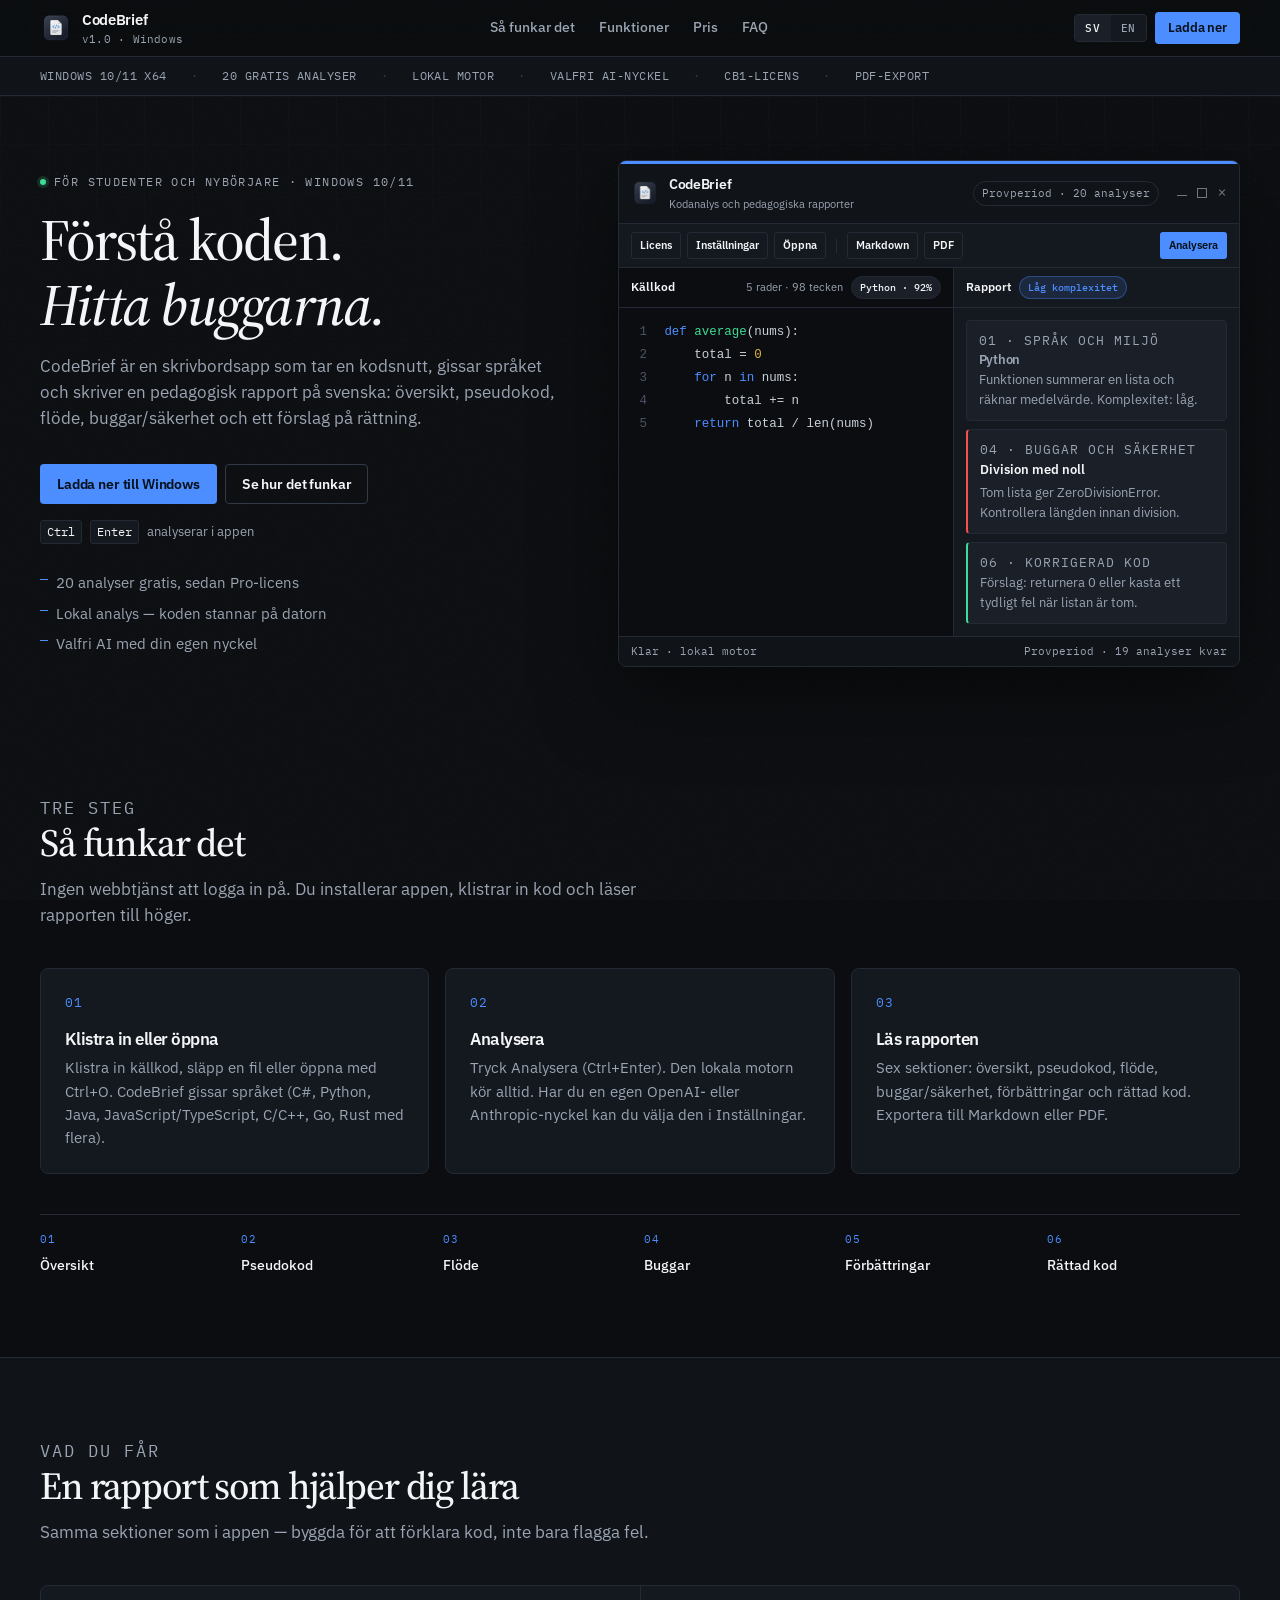
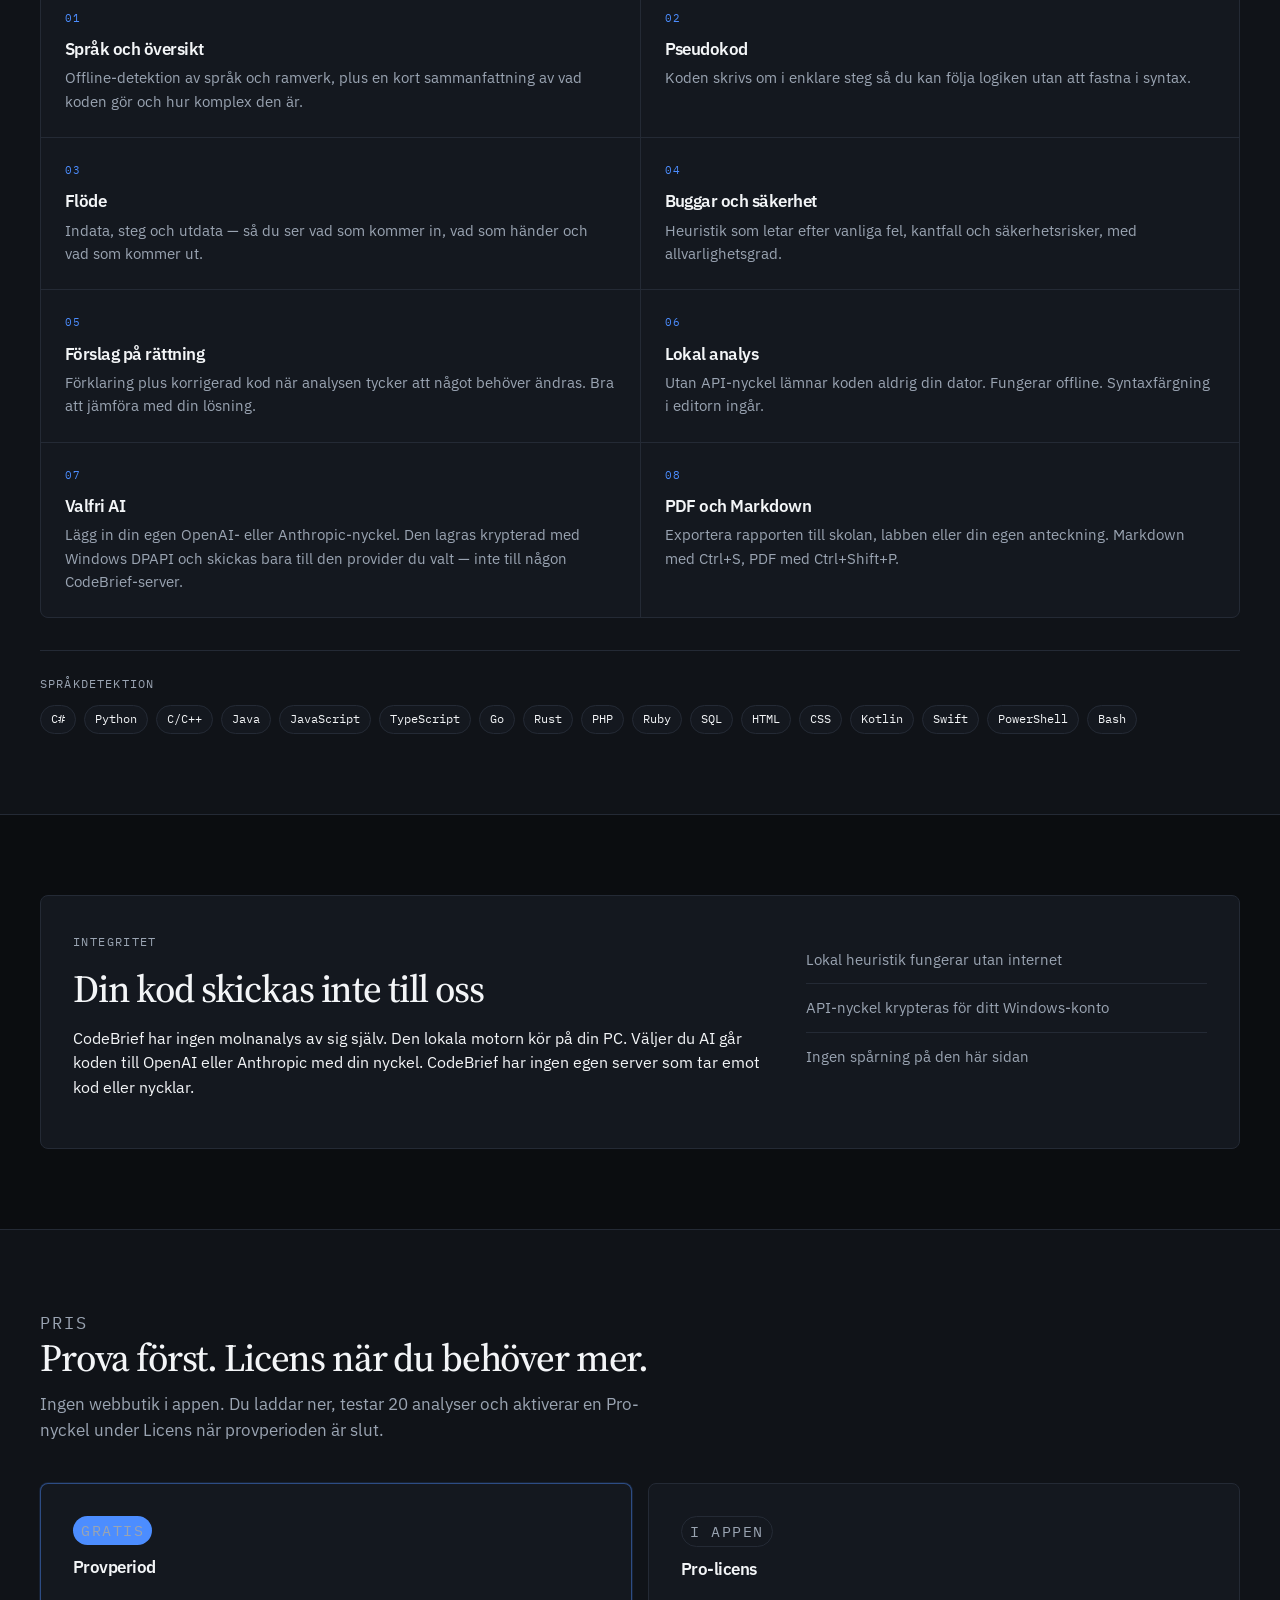
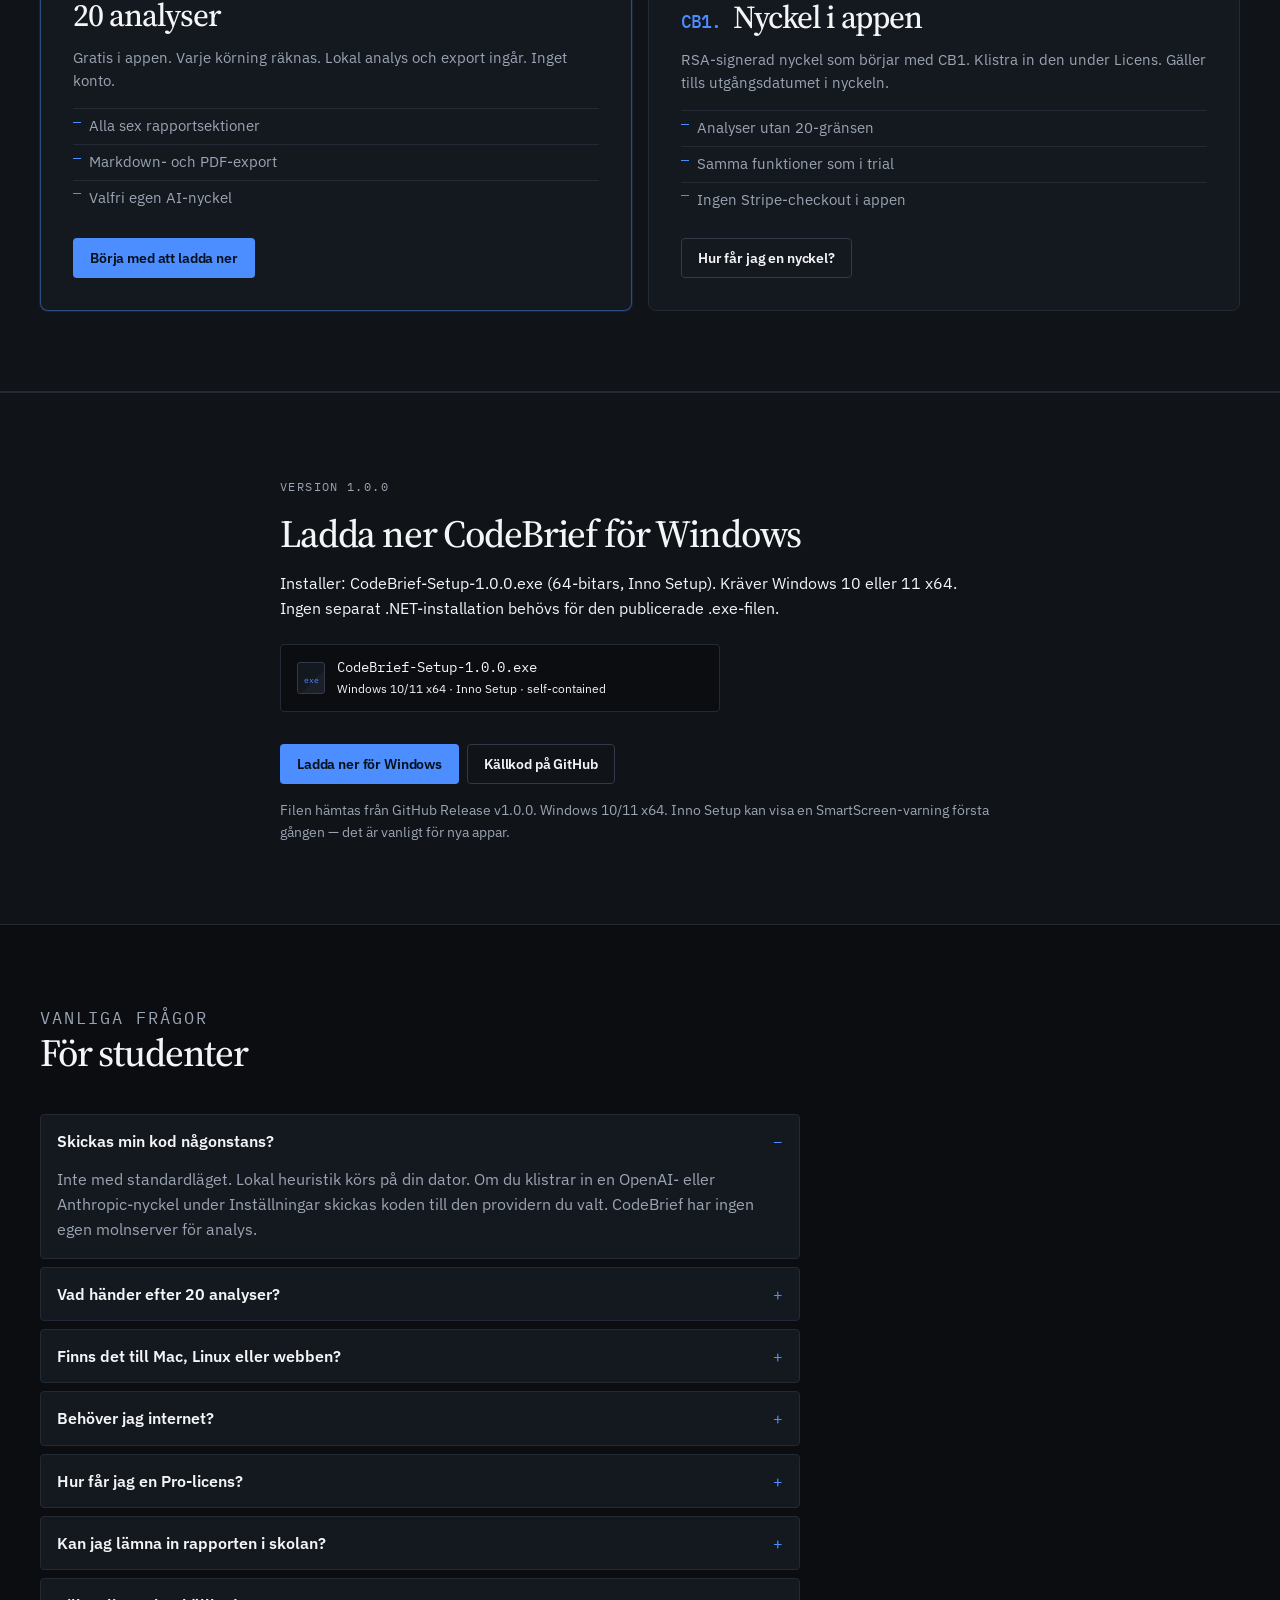
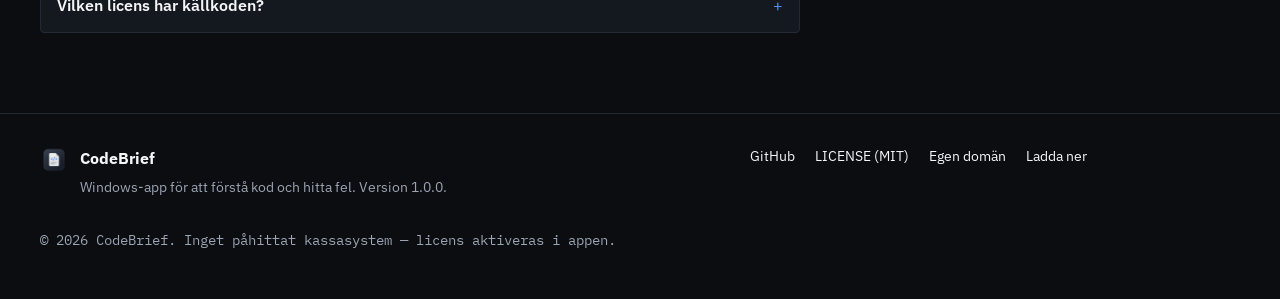
==== commit 7588eb71: "Point Windows download at the v1.0.0 GitHub Release installer. Co-authored-by: Cursor <cursoragent@c" ====
--- a/docs/index.html
+++ b/docs/index.html
@@ -328,10 +328,10 @@
           </div>
         </div>
         <div class="hero-cta">
-          <a class="btn btn-primary" id="release-link" href="https://github.com/OWNER/REPO/releases/latest" data-i18n="dl.cta">Hämta från GitHub Releases</a>
-          <a class="btn btn-ghost" id="source-link" href="https://github.com/OWNER/REPO" data-i18n="dl.source">Källkod på GitHub</a>
-        </div>
-        <p class="dl-note" id="release-note" data-i18n="dl.note">När en release är publicerad pekar knappen dit. Tills dess: bygg med scripts/publish.ps1 eller kör från källkod.</p>
+          <a class="btn btn-primary" id="release-link" href="https://github.com/KhalilShakra/codebrief/releases/download/v1.0.0/CodeBrief-Setup-1.0.0.exe" data-i18n="dl.cta">Ladda ner för Windows</a>
+          <a class="btn btn-ghost" id="source-link" href="https://github.com/KhalilShakra/codebrief" data-i18n="dl.source">Källkod på GitHub</a>
+        </div>
+        <p class="dl-note" id="release-note" data-i18n="dl.note">Filen hämtas från GitHub Release v1.0.0. Windows 10/11 x64. Inno Setup kan visa en SmartScreen-varning första gången — det är vanligt för nya appar.</p>
       </div>
     </section>
 
@@ -385,8 +385,8 @@
         </div>
       </div>
       <nav aria-label="Sidfot">
-        <a id="footer-github" href="https://github.com/OWNER/REPO" data-i18n="footer.github">GitHub</a>
-        <a id="footer-license" href="https://github.com/OWNER/REPO/blob/main/LICENSE" data-i18n="footer.license">LICENSE (MIT)</a>
+        <a id="footer-github" href="https://github.com/KhalilShakra/codebrief" data-i18n="footer.github">GitHub</a>
+        <a id="footer-license" href="https://github.com/KhalilShakra/codebrief/blob/main/LICENSE" data-i18n="footer.license">LICENSE (MIT)</a>
         <a href="./DOMAIN.md" data-i18n="footer.domain">Egen domän</a>
         <a href="#ladda-ner" data-i18n="footer.download">Ladda ner</a>
       </nav>
